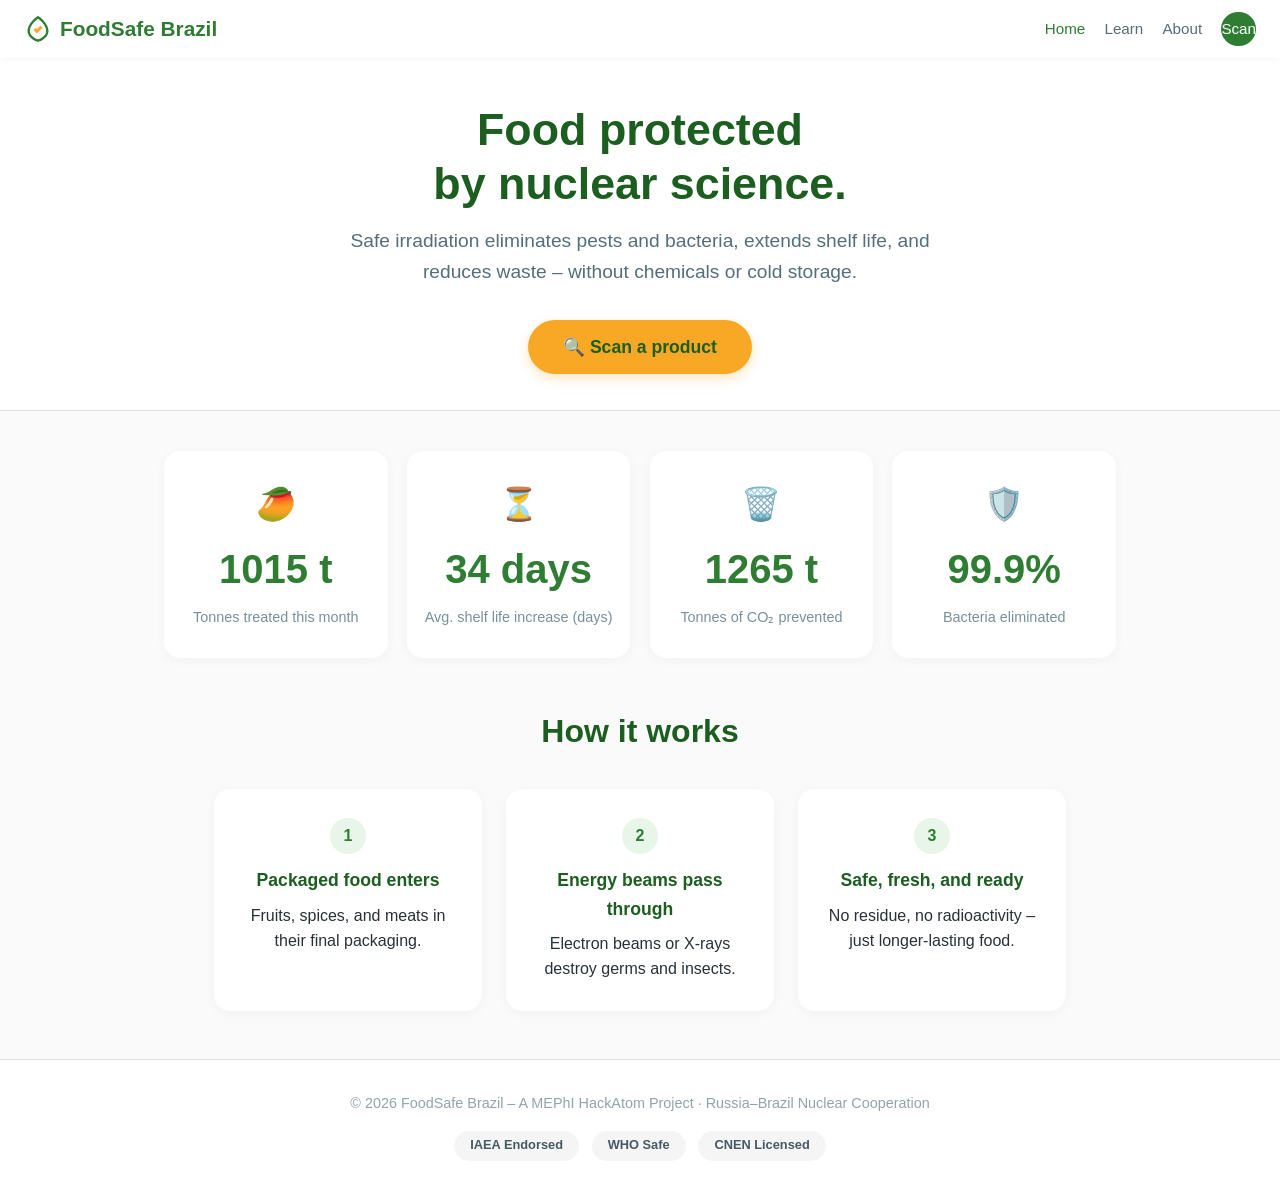
==== index.html @ ddfefe9d "First commit" ====
<!DOCTYPE html>
<html lang="en">
<head>
  <meta charset="UTF-8">
  <meta name="viewport" content="width=device-width, initial-scale=1.0, maximum-scale=1.0, user-scalable=yes">
  <title>FoodSafe Brazil – Safe Nuclear Food Irradiation</title>
  <link rel="stylesheet" href="assets/css/style.css">
</head>
<body>
  <!-- NAVBAR -->
  <nav class="navbar">
    <div class="logo">
      <svg viewBox="0 0 24 24" fill="none" stroke="#2E7D32" stroke-width="2" width="28" height="28">
        <path d="M12 2C12 2 4 7 4 14c0 5.5 8 8 8 8s8-2.5 8-8c0-7-8-12-8-12z"/>
        <path d="M9 12l2 2 4-4" stroke="#F9A825" stroke-width="2.5"/>
      </svg>
      FoodSafe Brazil
    </div>
    <div class="nav-links">
      <a href="index.html" class="active">Home</a>
      <a href="learn.html">Learn</a>
      <a href="about.html">About</a>
      <a href="scan.html" class="cta-button">Scan</a>
    </div>
  </nav>

  <!-- HERO -->
  <section class="hero">
    <h1>Food protected<br>by nuclear science.</h1>
    <p class="subtitle">
      Safe irradiation eliminates pests and bacteria, extends shelf life, and reduces waste – without chemicals or cold storage.
    </p>
    <a href="scan.html" class="scan-prompt">🔍 Scan a product</a>
  </section>

  <!-- LIVE STATISTICS -->
  <div class="stats-section" id="statsSection">
    <div class="stat-card">
      <div class="stat-icon">🥭</div>
      <div class="stat-number" id="productsTreated">0</div>
      <div class="stat-label">Tonnes treated this month</div>
    </div>
    <div class="stat-card">
      <div class="stat-icon">⏳</div>
      <div class="stat-number" id="shelfLifeBoost">0</div>
      <div class="stat-label">Avg. shelf life increase (days)</div>
    </div>
    <div class="stat-card">
      <div class="stat-icon">🗑️</div>
      <div class="stat-number" id="wastePrevented">0</div>
      <div class="stat-label">Tonnes of CO₂ prevented</div>
    </div>
    <div class="stat-card">
      <div class="stat-icon">🛡️</div>
      <div class="stat-number" id="bacteriaElim">99.9%</div>
      <div class="stat-label">Bacteria eliminated</div>
    </div>
  </div>

  <!-- HOW IT WORKS -->
  <div class="how-it-works">
    <h2>How it works</h2>
    <div class="steps">
      <div class="step">
        <div class="step-number">1</div>
        <h3>Packaged food enters</h3>
        <p>Fruits, spices, and meats in their final packaging.</p>
      </div>
      <div class="step">
        <div class="step-number">2</div>
        <h3>Energy beams pass through</h3>
        <p>Electron beams or X‑rays destroy germs and insects.</p>
      </div>
      <div class="step">
        <div class="step-number">3</div>
        <h3>Safe, fresh, and ready</h3>
        <p>No residue, no radioactivity – just longer‑lasting food.</p>
      </div>
    </div>
  </div>

  <!-- FOOTER -->
  <footer>
    <p>© 2026 FoodSafe Brazil – A MEPhI HackAtom Project · Russia–Brazil Nuclear Cooperation</p>
    <div class="badges">
      <span class="badge">IAEA Endorsed</span>
      <span class="badge">WHO Safe</span>
      <span class="badge">CNEN Licensed</span>
    </div>
  </footer>

  <script src="assets/js/main.js"></script>
</body>
</html>
---- assets/css/style.css ----
/* ========== RESET & BASE ========== */
*, *::before, *::after {
  box-sizing: border-box;
  margin: 0;
  padding: 0;
}
html {
  font-size: 16px;
}
body {
  font-family: -apple-system, BlinkMacSystemFont, "Segoe UI", Roboto, Helvetica, Arial, sans-serif;
  background: #FAFAFA;
  color: #263238;
  line-height: 1.6;
  -webkit-font-smoothing: antialiased;
  overflow-x: hidden;
}
a {
  text-decoration: none;
  color: inherit;
}

/* ========== NAVBAR ========== */
.navbar {
  display: flex;
  justify-content: space-between;
  align-items: center;
  padding: 0.75rem 1.5rem;
  background: white;
  box-shadow: 0 1px 6px rgba(0,0,0,0.05);
  position: sticky;
  top: 0;
  z-index: 100;
  flex-wrap: wrap;
}
.logo {
  font-size: 1.3rem;
  font-weight: 700;
  color: #2E7D32;
  display: flex;
  align-items: center;
  gap: 0.5rem;
}
.nav-links {
  display: flex;
  gap: 1.2rem;
  align-items: center;
  flex-wrap: wrap;
}
.nav-links a {
  font-weight: 500;
  color: #546E7A;
  transition: color 0.2s;
  font-size: 0.95rem;
  padding: 0.3rem 0;
}
.nav-links a:hover,
.nav-links a.active {
  color: #2E7D32;
}
.cta-button {
  background: #2E7D32;
  color: white !important;
  padding: 0.5rem 1.2rem;
  border-radius: 30px;
  font-weight: 600;
  transition: background 0.2s;
  white-space: nowrap;
}
.cta-button:hover {
  background: #1B5E20;
}

/* ========== HERO ========== */
.hero {
  text-align: center;
  padding: 5vh 1.5rem 4vh;
  background: white;
  border-bottom: 1px solid #E0E0E0;
}
.hero h1 {
  font-size: clamp(2rem, 5vw, 2.8rem);
  font-weight: 800;
  color: #1B5E20;
  margin-bottom: 1rem;
  line-height: 1.2;
  max-width: 800px;
  margin-left: auto;
  margin-right: auto;
}
.subtitle {
  font-size: clamp(1rem, 3vw, 1.2rem);
  color: #546E7A;
  max-width: 620px;
  margin: 0 auto 2rem;
  padding: 0 1rem;
}
.scan-prompt {
  display: inline-block;
  background: #F9A825;
  color: #1B5E20;
  font-weight: 700;
  padding: 0.8rem 2.2rem;
  border-radius: 40px;
  font-size: 1.1rem;
  transition: transform 0.2s, box-shadow 0.2s;
  box-shadow: 0 4px 12px rgba(249,168,37,0.3);
  white-space: nowrap;
}
.scan-prompt:hover {
  transform: translateY(-2px);
  box-shadow: 0 6px 20px rgba(249,168,37,0.4);
}

/* ========== STATS GRID ========== */
.stats-section {
  max-width: 1000px;
  margin: 2.5rem auto;
  padding: 0 1.5rem;
  display: grid;
  grid-template-columns: repeat(auto-fit, minmax(180px, 1fr));
  gap: 1.2rem;
}
.stat-card {
  background: white;
  padding: 1.8rem 1rem;
  border-radius: 16px;
  box-shadow: 0 2px 12px rgba(0,0,0,0.04);
  text-align: center;
  transition: transform 0.2s;
  word-break: break-word;
}
.stat-card:hover {
  transform: translateY(-4px);
}
.stat-icon {
  font-size: 2rem;
  margin-bottom: 0.4rem;
}
.stat-number {
  font-size: clamp(1.8rem, 5vw, 2.5rem);
  font-weight: 800;
  color: #2E7D32;
  margin-bottom: 0.3rem;
}
.stat-label {
  font-size: 0.9rem;
  color: #78909C;
  font-weight: 500;
}

/* ========== HOW IT WORKS ========== */
.how-it-works {
  max-width: 900px;
  margin: 3rem auto;
  padding: 0 1.5rem;
  text-align: center;
}
.how-it-works h2 {
  font-size: 2rem;
  color: #1B5E20;
  margin-bottom: 2rem;
}
.steps {
  display: flex;
  flex-wrap: wrap;
  justify-content: center;
  gap: 1.5rem;
}
.step {
  flex: 1 1 220px;
  background: white;
  padding: 1.8rem 1.2rem;
  border-radius: 16px;
  box-shadow: 0 2px 12px rgba(0,0,0,0.04);
  min-width: 200px;
}
.step-number {
  display: inline-block;
  width: 36px;
  height: 36px;
  background: #E8F5E9;
  color: #2E7D32;
  border-radius: 50%;
  font-weight: 700;
  line-height: 36px;
  margin-bottom: 0.8rem;
}
.step h3 {
  margin-bottom: 0.5rem;
  color: #1B5E20;
  font-size: 1.1rem;
}

/* ========== FOOTER ========== */
footer {
  text-align: center;
  padding: 2rem 1.5rem;
  color: #90A4AE;
  font-size: 0.9rem;
  border-top: 1px solid #E0E0E0;
  margin-top: 3rem;
  background: white;
}
.badges {
  margin-top: 1rem;
  display: flex;
  justify-content: center;
  gap: 0.8rem;
  flex-wrap: wrap;
}
.badge {
  background: #F5F5F5;
  padding: 0.3rem 1rem;
  border-radius: 20px;
  font-size: 0.8rem;
  font-weight: 600;
  color: #455A64;
}

/* ========== RESPONSIVENESS ========== */
/* ========== RESPONSIVE NAVBAR FIX ========== */
@media (max-width: 768px) {
  .navbar {
    flex-direction: column;
    align-items: center;       /* center the logo and links container */
    gap: 0.5rem;
    padding: 0.8rem 1rem;
  }
  .logo {
    align-self: flex-start;    /* keep the logo itself left-aligned if you prefer */
  }
  .nav-links {
    width: 100%;
    justify-content: center;   /* centers the links horizontally */
    gap: 0.8rem;
    flex-wrap: wrap;           /* still allow wrapping if screen is very narrow */
  }
  .hero {
    padding: 3rem 1.2rem 2rem;
  }
}

@media (max-width: 480px) {
  .logo {
    font-size: 1.2rem;
  }
  .nav-links a {
    font-size: 0.85rem;
  }
  .cta-button {
    padding: 0.4rem 0.9rem;
    font-size: 0.9rem;
  }
  .nav-links {
    gap: 0.6rem;              /* slightly tighter gap on very small screens */
  }
  .stats-section {
    grid-template-columns: 1fr 1fr;
    gap: 0.8rem;
    padding: 0 0.8rem;
  }
  .stat-card {
    padding: 1.2rem 0.5rem;
  }
  .hero h1 {
    font-size: 1.8rem;
  }
  .scan-prompt {
    padding: 0.7rem 1.5rem;
    font-size: 1rem;
  }
}

@media (max-width: 360px) {
  .stats-section {
    grid-template-columns: 1fr;
  }
  .step {
    min-width: 100%;
  }
}
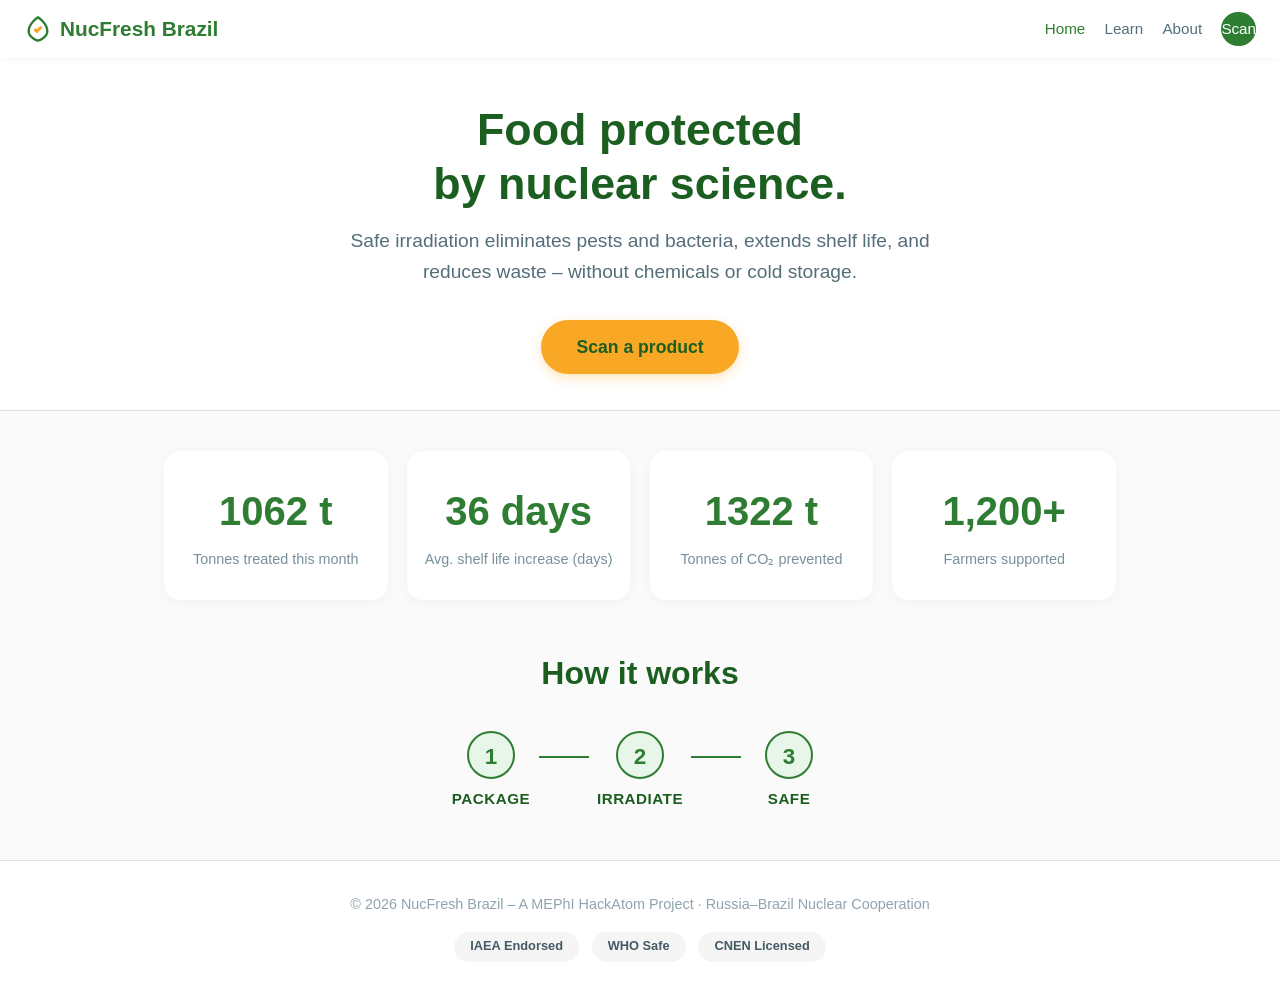
==== commit b63f64f2: "Big refactor" ====
--- a/index.html
+++ b/index.html
@@ -3,19 +3,19 @@
 <head>
   <meta charset="UTF-8">
   <meta name="viewport" content="width=device-width, initial-scale=1.0, maximum-scale=1.0, user-scalable=yes">
-  <title>FoodSafe Brazil – Safe Nuclear Food Irradiation</title>
+  <title>NucFresh Brazil – Safe Nuclear Food Irradiation</title>
   <link rel="stylesheet" href="assets/css/style.css">
 </head>
 <body>
   <!-- NAVBAR -->
   <nav class="navbar">
-    <div class="logo">
+    <a href="index.html" class="logo">
       <svg viewBox="0 0 24 24" fill="none" stroke="#2E7D32" stroke-width="2" width="28" height="28">
         <path d="M12 2C12 2 4 7 4 14c0 5.5 8 8 8 8s8-2.5 8-8c0-7-8-12-8-12z"/>
         <path d="M9 12l2 2 4-4" stroke="#F9A825" stroke-width="2.5"/>
       </svg>
-      FoodSafe Brazil
-    </div>
+      NucFresh Brazil
+    </a>
     <div class="nav-links">
       <a href="index.html" class="active">Home</a>
       <a href="learn.html">Learn</a>
@@ -30,58 +30,53 @@
     <p class="subtitle">
       Safe irradiation eliminates pests and bacteria, extends shelf life, and reduces waste – without chemicals or cold storage.
     </p>
-    <a href="scan.html" class="scan-prompt">🔍 Scan a product</a>
+    <a href="scan.html" class="scan-prompt">Scan a product</a>
   </section>
 
   <!-- LIVE STATISTICS -->
-  <div class="stats-section" id="statsSection">
+  <div class="stats-section">
     <div class="stat-card">
-      <div class="stat-icon">🥭</div>
       <div class="stat-number" id="productsTreated">0</div>
       <div class="stat-label">Tonnes treated this month</div>
     </div>
     <div class="stat-card">
-      <div class="stat-icon">⏳</div>
       <div class="stat-number" id="shelfLifeBoost">0</div>
       <div class="stat-label">Avg. shelf life increase (days)</div>
     </div>
     <div class="stat-card">
-      <div class="stat-icon">🗑️</div>
       <div class="stat-number" id="wastePrevented">0</div>
       <div class="stat-label">Tonnes of CO₂ prevented</div>
     </div>
     <div class="stat-card">
-      <div class="stat-icon">🛡️</div>
-      <div class="stat-number" id="bacteriaElim">99.9%</div>
-      <div class="stat-label">Bacteria eliminated</div>
+      <div class="stat-number">1,200+</div>
+      <div class="stat-label">Farmers supported</div>
     </div>
   </div>
 
-  <!-- HOW IT WORKS -->
+  <!-- HOW IT WORKS (clean widget diagram) -->
   <div class="how-it-works">
     <h2>How it works</h2>
-    <div class="steps">
-      <div class="step">
-        <div class="step-number">1</div>
-        <h3>Packaged food enters</h3>
-        <p>Fruits, spices, and meats in their final packaging.</p>
+    <div class="widget-flow">
+      <div class="widget-step">
+        <div class="circle">1</div>
+        <span class="widget-label">Package</span>
       </div>
-      <div class="step">
-        <div class="step-number">2</div>
-        <h3>Energy beams pass through</h3>
-        <p>Electron beams or X‑rays destroy germs and insects.</p>
+      <div class="widget-connector"></div>
+      <div class="widget-step">
+        <div class="circle">2</div>
+        <span class="widget-label">Irradiate</span>
       </div>
-      <div class="step">
-        <div class="step-number">3</div>
-        <h3>Safe, fresh, and ready</h3>
-        <p>No residue, no radioactivity – just longer‑lasting food.</p>
+      <div class="widget-connector"></div>
+      <div class="widget-step">
+        <div class="circle">3</div>
+        <span class="widget-label">Safe</span>
       </div>
     </div>
   </div>
 
   <!-- FOOTER -->
   <footer>
-    <p>© 2026 FoodSafe Brazil – A MEPhI HackAtom Project · Russia–Brazil Nuclear Cooperation</p>
+    <p>© 2026 NucFresh Brazil – A MEPhI HackAtom Project · Russia–Brazil Nuclear Cooperation</p>
     <div class="badges">
       <span class="badge">IAEA Endorsed</span>
       <span class="badge">WHO Safe</span>
--- a/assets/css/style.css
+++ b/assets/css/style.css
@@ -218,6 +218,19 @@
   color: #455A64;
 }
 
+.scan-again-btn {
+  display: block;
+  margin: 1.5rem auto 0;
+  background: #2E7D32;
+  color: white;
+  border: none;
+  padding: 0.7rem 2rem;
+  border-radius: 30px;
+  font-size: 1rem;
+  font-weight: 600;
+  cursor: pointer;
+}
+
 /* ========== RESPONSIVENESS ========== */
 /* ========== RESPONSIVE NAVBAR FIX ========== */
 @media (max-width: 768px) {
@@ -279,4 +292,64 @@
   .step {
     min-width: 100%;
   }
+}
+
+/* Make logo clickable without visual change */
+a.logo, a.logo:hover, a.logo:visited {
+  text-decoration: none;
+  color: #2E7D32;               /* keep original green */
+  display: flex;
+  align-items: center;
+  gap: 0.5rem;
+  font-size: 1.3rem;
+  font-weight: 700;
+}
+
+/* ---- How it works widget flow ---- */
+.widget-flow {
+  display: flex;
+  align-items: center;
+  justify-content: center;
+  gap: 0;
+  margin-top: 2rem;
+  flex-wrap: wrap;
+}
+.widget-step {
+  display: flex;
+  flex-direction: column;
+  align-items: center;
+  text-align: center;
+  min-width: 80px;
+}
+.circle {
+  width: 48px;
+  height: 48px;
+  border-radius: 50%;
+  background: #E8F5E9;
+  color: #2E7D32;
+  font-weight: 700;
+  font-size: 1.4rem;
+  line-height: 48px;
+  margin-bottom: 0.5rem;
+  border: 2px solid #2E7D32;
+}
+.widget-label {
+  font-size: 0.95rem;
+  font-weight: 600;
+  color: #1B5E20;
+  text-transform: uppercase;
+  letter-spacing: 0.5px;
+}
+.widget-connector {
+  width: 50px;
+  height: 2px;
+  background: #2E7D32;
+  margin: 0 0.5rem;
+  position: relative;
+  top: -14px;  /* align with circle center */
+}
+@media (max-width: 500px) {
+  .widget-connector {
+    width: 30px;
+  }
 }
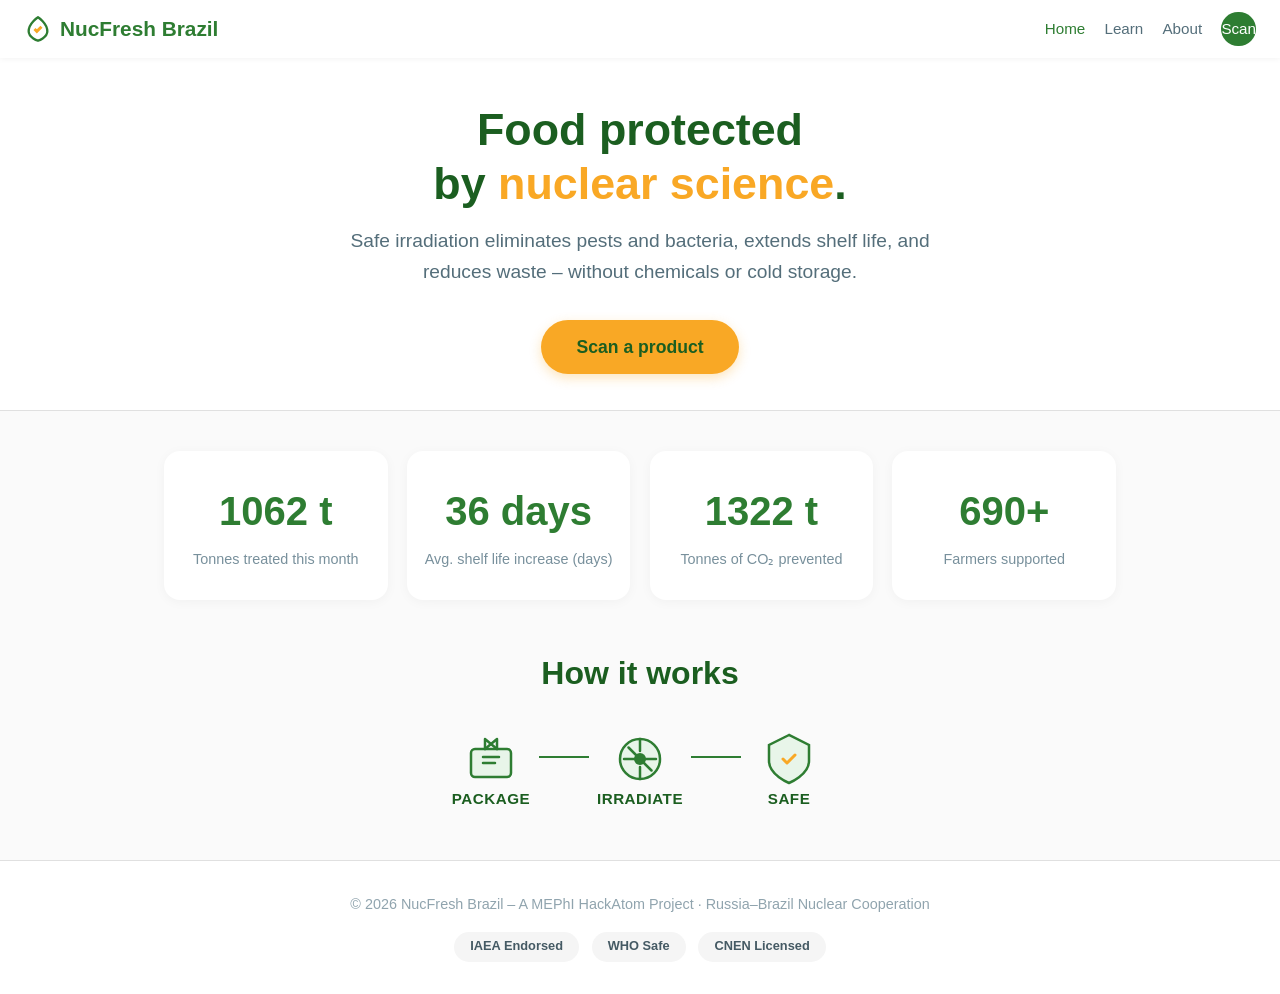
==== commit f98e9821: "Animation" ====
--- a/index.html
+++ b/index.html
@@ -25,55 +25,76 @@
   </nav>
 
   <!-- HERO -->
-  <section class="hero">
-    <h1>Food protected<br>by nuclear science.</h1>
-    <p class="subtitle">
-      Safe irradiation eliminates pests and bacteria, extends shelf life, and reduces waste – without chemicals or cold storage.
-    </p>
-    <a href="scan.html" class="scan-prompt">Scan a product</a>
-  </section>
+<!-- HERO – changed "nuclear science" to yellow -->
+<section class="hero">
+  <h1>Food protected<br>by <span style="color:#F9A825;">nuclear science</span>.</h1>
+  <p class="subtitle">
+    Safe irradiation eliminates pests and bacteria, extends shelf life, and reduces waste – without chemicals or cold storage.
+  </p>
+  <a href="scan.html" class="scan-prompt">Scan a product</a>
+</section>
 
-  <!-- LIVE STATISTICS -->
-  <div class="stats-section">
-    <div class="stat-card">
-      <div class="stat-number" id="productsTreated">0</div>
-      <div class="stat-label">Tonnes treated this month</div>
+<!-- LIVE STATISTICS – fourth card now has id for animation -->
+<div class="stats-section">
+  <div class="stat-card">
+    <div class="stat-number" id="productsTreated">0</div>
+    <div class="stat-label">Tonnes treated this month</div>
+  </div>
+  <div class="stat-card">
+    <div class="stat-number" id="shelfLifeBoost">0</div>
+    <div class="stat-label">Avg. shelf life increase (days)</div>
+  </div>
+  <div class="stat-card">
+    <div class="stat-number" id="wastePrevented">0</div>
+    <div class="stat-label">Tonnes of CO₂ prevented</div>
+  </div>
+  <div class="stat-card">
+    <div class="stat-number" id="farmersSupported">0+</div>
+    <div class="stat-label">Farmers supported</div>
+  </div>
+</div>
+
+<!-- HOW IT WORKS – clean widget flow with icons -->
+<div class="how-it-works">
+  <h2>How it works</h2>
+  <div class="widget-flow">
+    <div class="widget-step">
+      <!-- Package icon (SVG) -->
+      <svg width="56" height="56" viewBox="0 0 56 56" fill="none" xmlns="http://www.w3.org/2000/svg">
+        <rect x="8" y="18" width="40" height="28" rx="4" stroke="#2E7D32" stroke-width="2.5" fill="#E8F5E9"/>
+        <path d="M22 18V8l12 10" stroke="#2E7D32" stroke-width="2.5" stroke-linecap="round" stroke-linejoin="round"/>
+        <path d="M34 18V8L22 18" stroke="#2E7D32" stroke-width="2.5" stroke-linecap="round" stroke-linejoin="round"/>
+        <line x1="20" y1="26" x2="36" y2="26" stroke="#2E7D32" stroke-width="2.5" stroke-linecap="round"/>
+        <line x1="20" y1="32" x2="32" y2="32" stroke="#2E7D32" stroke-width="2.5" stroke-linecap="round"/>
+      </svg>
+      <span class="widget-label">Package</span>
     </div>
-    <div class="stat-card">
-      <div class="stat-number" id="shelfLifeBoost">0</div>
-      <div class="stat-label">Avg. shelf life increase (days)</div>
+    <div class="widget-connector"></div>
+    <div class="widget-step">
+      <!-- Irradiation symbol (SVG) -->
+      <svg width="56" height="56" viewBox="0 0 56 56" fill="none" xmlns="http://www.w3.org/2000/svg">
+        <circle cx="28" cy="28" r="20" stroke="#2E7D32" stroke-width="2.5" fill="#E8F5E9"/>
+        <circle cx="28" cy="28" r="6" fill="#2E7D32"/>
+        <path d="M28 8 L28 20" stroke="#2E7D32" stroke-width="2.5" stroke-linecap="round"/>
+        <path d="M28 36 L28 48" stroke="#2E7D32" stroke-width="2.5" stroke-linecap="round"/>
+        <path d="M12 28 L24 28" stroke="#2E7D32" stroke-width="2.5" stroke-linecap="round"/>
+        <path d="M32 28 L44 28" stroke="#2E7D32" stroke-width="2.5" stroke-linecap="round"/>
+        <path d="M16.5 16.5 L25.5 25.5" stroke="#2E7D32" stroke-width="2.5" stroke-linecap="round"/>
+        <path d="M30.5 30.5 L39.5 39.5" stroke="#2E7D32" stroke-width="2.5" stroke-linecap="round"/>
+      </svg>
+      <span class="widget-label">Irradiate</span>
     </div>
-    <div class="stat-card">
-      <div class="stat-number" id="wastePrevented">0</div>
-      <div class="stat-label">Tonnes of CO₂ prevented</div>
-    </div>
-    <div class="stat-card">
-      <div class="stat-number">1,200+</div>
-      <div class="stat-label">Farmers supported</div>
+    <div class="widget-connector"></div>
+    <div class="widget-step">
+      <!-- Safety shield with check (SVG) -->
+      <svg width="56" height="56" viewBox="0 0 56 56" fill="none" xmlns="http://www.w3.org/2000/svg">
+        <path d="M28 4L8 14v16c0 14 20 22 20 22s20-8 20-22V14L28 4z" stroke="#2E7D32" stroke-width="2.5" fill="#E8F5E9"/>
+        <path d="M22 28l4 4 8-8" stroke="#F9A825" stroke-width="3" stroke-linecap="round" stroke-linejoin="round"/>
+      </svg>
+      <span class="widget-label">Safe</span>
     </div>
   </div>
-
-  <!-- HOW IT WORKS (clean widget diagram) -->
-  <div class="how-it-works">
-    <h2>How it works</h2>
-    <div class="widget-flow">
-      <div class="widget-step">
-        <div class="circle">1</div>
-        <span class="widget-label">Package</span>
-      </div>
-      <div class="widget-connector"></div>
-      <div class="widget-step">
-        <div class="circle">2</div>
-        <span class="widget-label">Irradiate</span>
-      </div>
-      <div class="widget-connector"></div>
-      <div class="widget-step">
-        <div class="circle">3</div>
-        <span class="widget-label">Safe</span>
-      </div>
-    </div>
-  </div>
-
+</div>
   <!-- FOOTER -->
   <footer>
     <p>© 2026 NucFresh Brazil – A MEPhI HackAtom Project · Russia–Brazil Nuclear Cooperation</p>
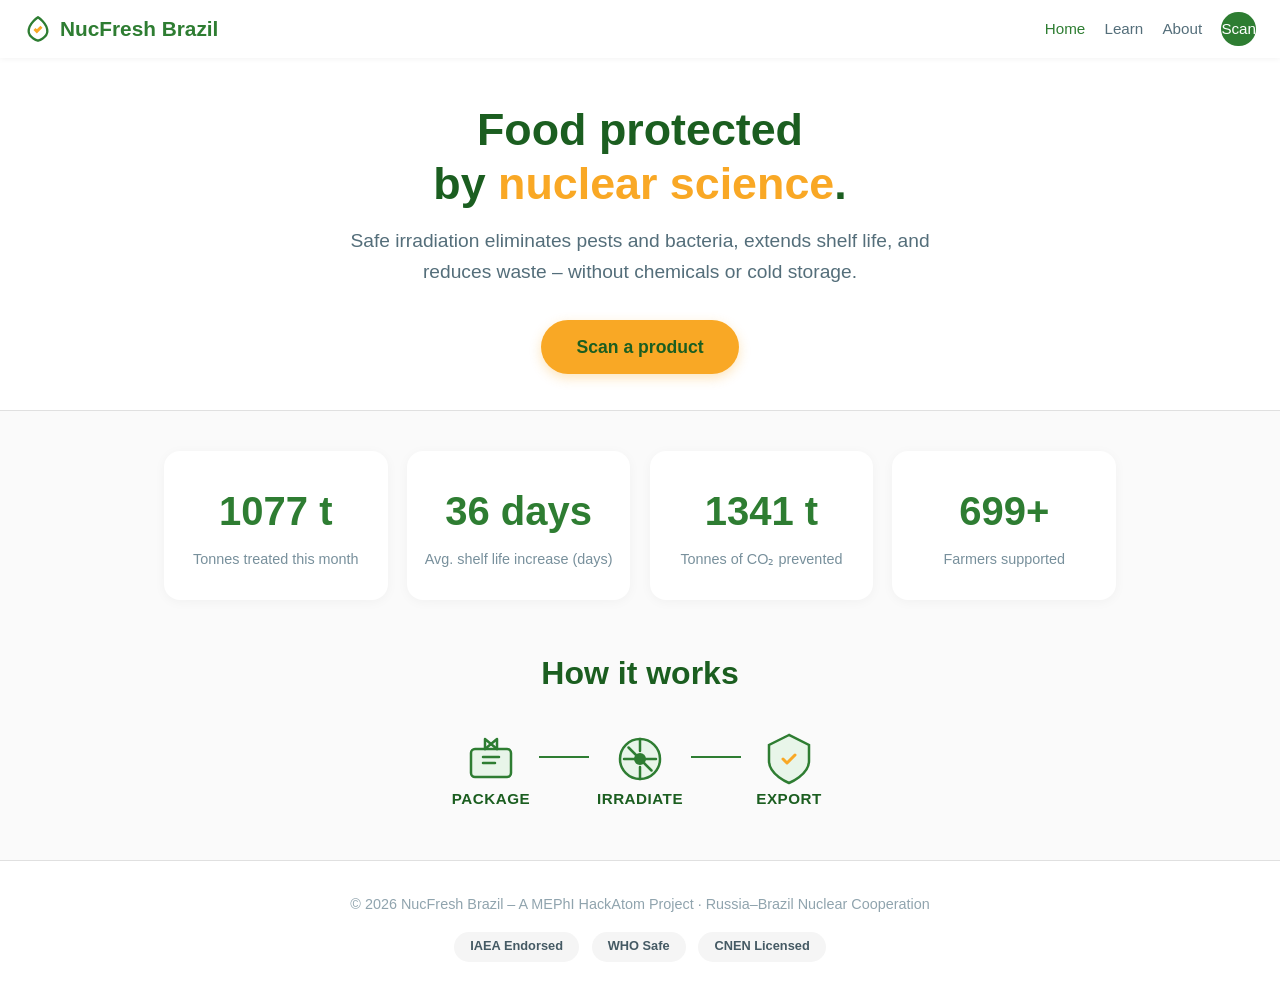
==== commit cccf03c2: "Export" ====
--- a/index.html
+++ b/index.html
@@ -49,7 +49,7 @@
     <div class="stat-label">Tonnes of CO₂ prevented</div>
   </div>
   <div class="stat-card">
-    <div class="stat-number" id="farmersSupported">0+</div>
+    <div class="stat-number" id="farmersSupported">0</div>
     <div class="stat-label">Farmers supported</div>
   </div>
 </div>
@@ -86,13 +86,13 @@
     </div>
     <div class="widget-connector"></div>
     <div class="widget-step">
-      <!-- Safety shield with check (SVG) -->
-      <svg width="56" height="56" viewBox="0 0 56 56" fill="none" xmlns="http://www.w3.org/2000/svg">
-        <path d="M28 4L8 14v16c0 14 20 22 20 22s20-8 20-22V14L28 4z" stroke="#2E7D32" stroke-width="2.5" fill="#E8F5E9"/>
-        <path d="M22 28l4 4 8-8" stroke="#F9A825" stroke-width="3" stroke-linecap="round" stroke-linejoin="round"/>
-      </svg>
-      <span class="widget-label">Safe</span>
-    </div>
+  <!-- Safety shield with check (SVG) – unchanged -->
+  <svg width="56" height="56" viewBox="0 0 56 56" fill="none" xmlns="http://www.w3.org/2000/svg">
+    <path d="M28 4L8 14v16c0 14 20 22 20 22s20-8 20-22V14L28 4z" stroke="#2E7D32" stroke-width="2.5" fill="#E8F5E9"/>
+    <path d="M22 28l4 4 8-8" stroke="#F9A825" stroke-width="3" stroke-linecap="round" stroke-linejoin="round"/>
+  </svg>
+  <span class="widget-label">Export</span>
+</div>
   </div>
 </div>
   <!-- FOOTER -->
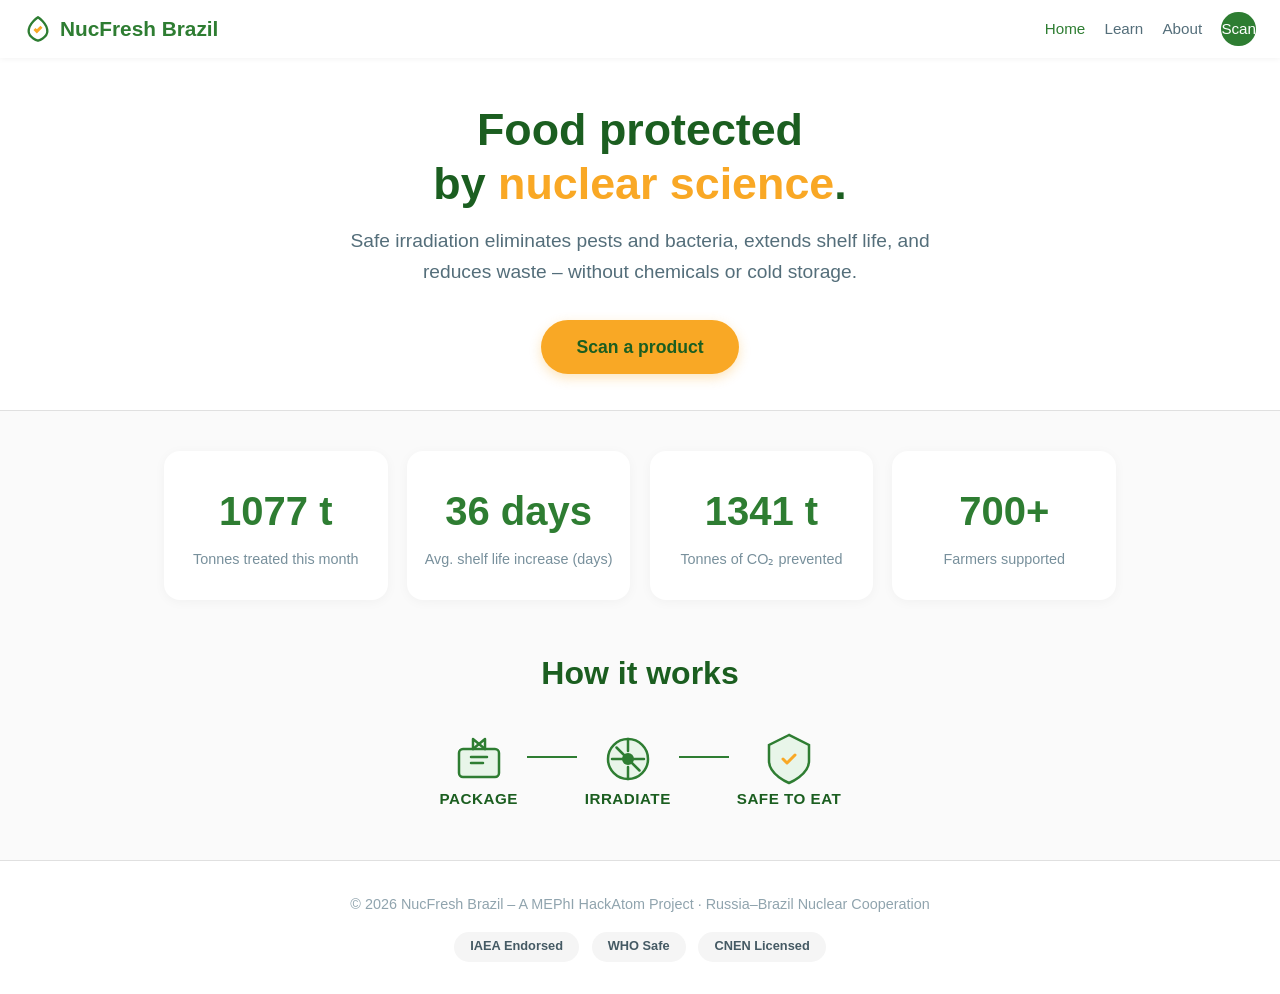
==== commit 061a725d: "Safe to eat" ====
--- a/index.html
+++ b/index.html
@@ -91,7 +91,7 @@
     <path d="M28 4L8 14v16c0 14 20 22 20 22s20-8 20-22V14L28 4z" stroke="#2E7D32" stroke-width="2.5" fill="#E8F5E9"/>
     <path d="M22 28l4 4 8-8" stroke="#F9A825" stroke-width="3" stroke-linecap="round" stroke-linejoin="round"/>
   </svg>
-  <span class="widget-label">Export</span>
+  <span class="widget-label">Safe to eat</span>
 </div>
   </div>
 </div>
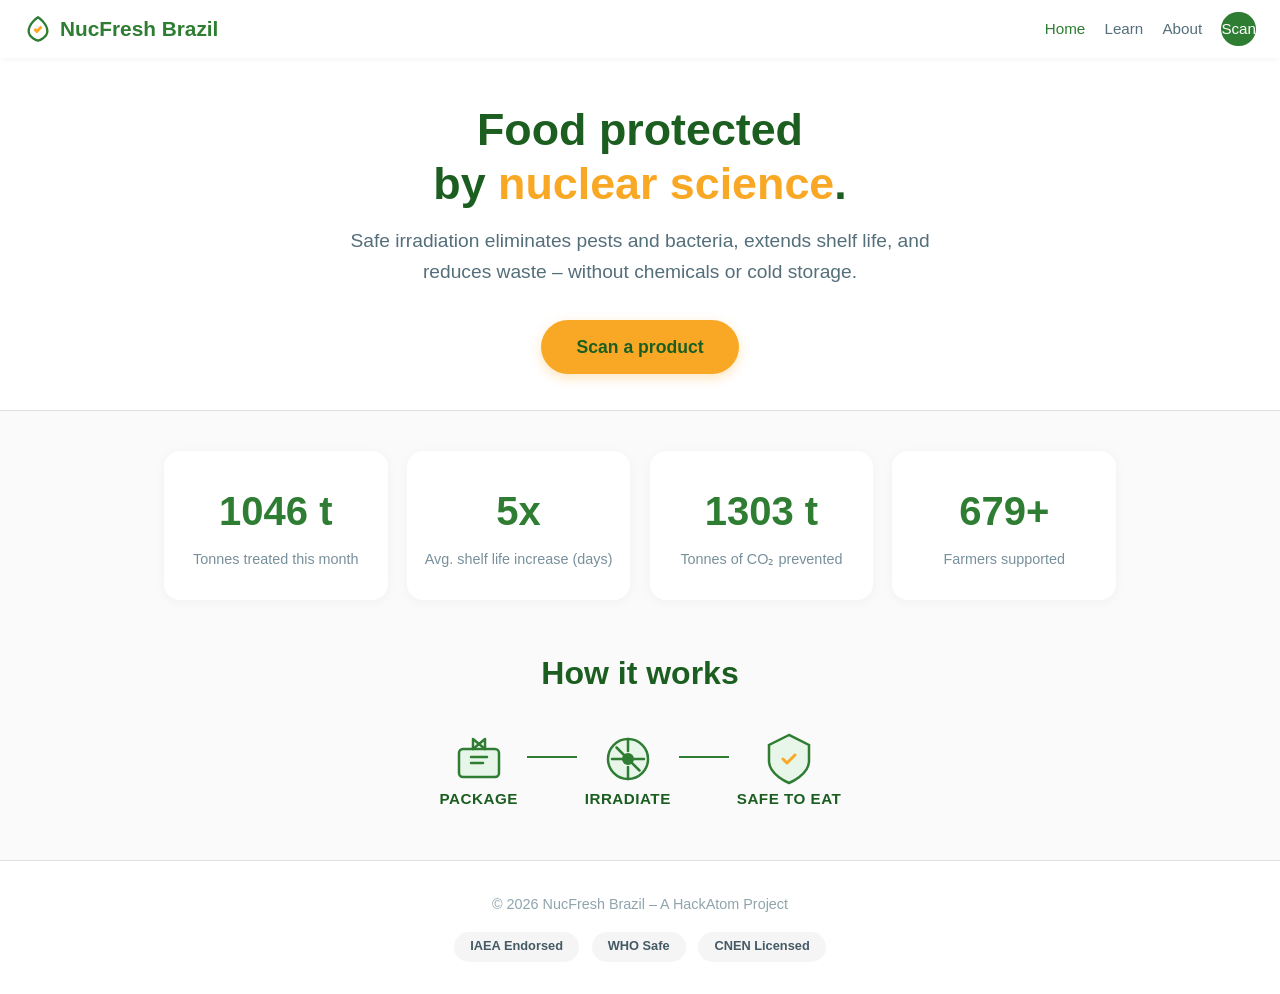
==== commit 214af9d3: "Footer change" ====
--- a/index.html
+++ b/index.html
@@ -97,7 +97,7 @@
 </div>
   <!-- FOOTER -->
   <footer>
-    <p>© 2026 NucFresh Brazil – A MEPhI HackAtom Project · Russia–Brazil Nuclear Cooperation</p>
+    <p>© 2026 NucFresh Brazil – A HackAtom Project</p>
     <div class="badges">
       <span class="badge">IAEA Endorsed</span>
       <span class="badge">WHO Safe</span>
